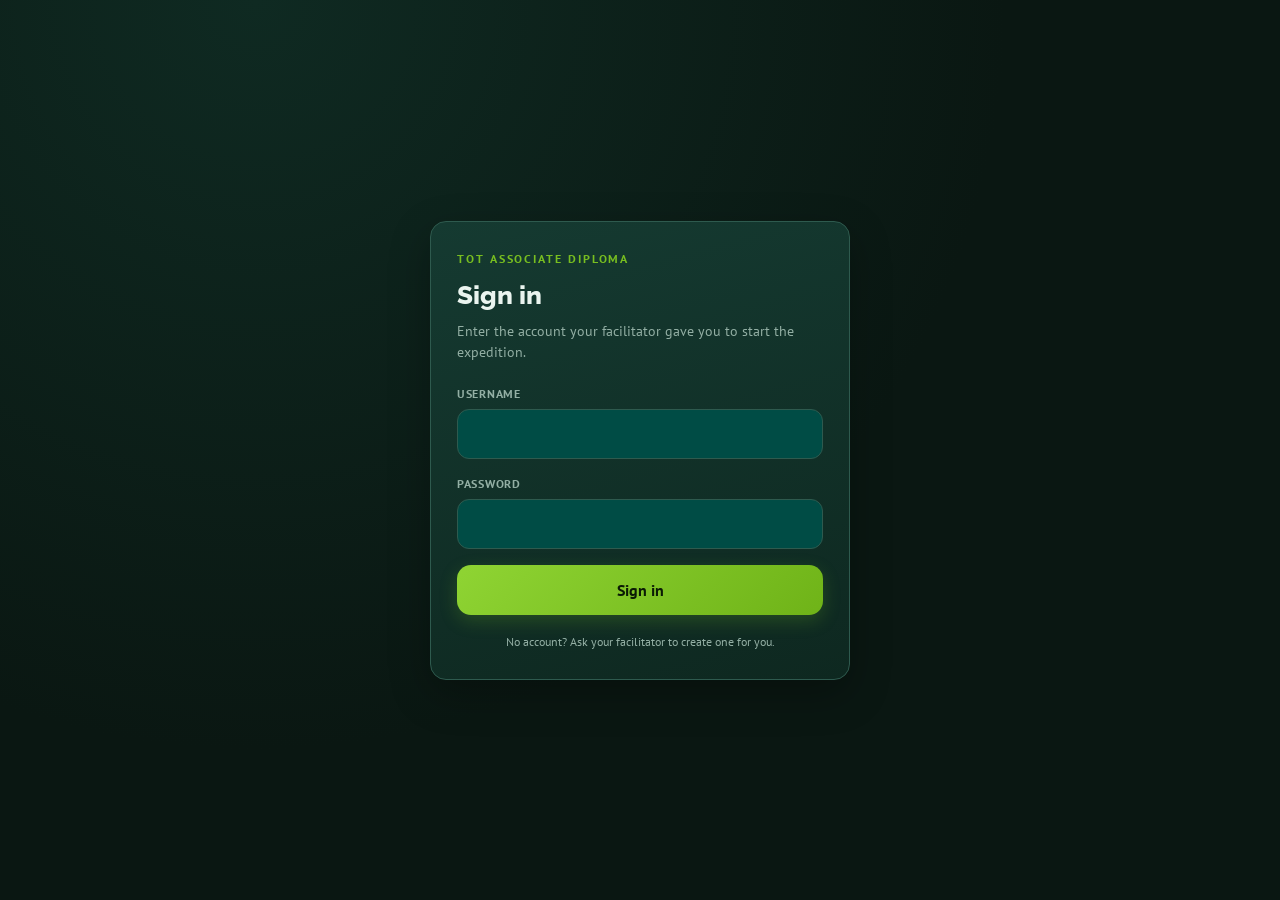
==== login.html @ b0a50206 "Add files via upload" ====
<!DOCTYPE html>
<html lang="en">
<head>
<meta charset="UTF-8">
<meta name="viewport" content="width=device-width, initial-scale=1.0, maximum-scale=1.0">
<title>Sign in — ToT Learning Expedition</title>
<link rel="preconnect" href="https://fonts.googleapis.com">
<link href="https://fonts.googleapis.com/css2?family=Raleway:wght@400;600;700;800&family=PT+Sans:wght@400;700&display=swap" rel="stylesheet">
<meta name="theme-color" content="#07130f">
<style>
:root{
  --ink:#0A1712;
  --panel:#13322B;
  --panel-2:#004C45;
  --line:#2E5A4E;
  --amber:#78BE20;
  --mint:#00C389;
  --coral:#FF6B72;
  --text:#EAF4EF;
  --muted:#93AFA4;
  --radius:16px;
}
*{margin:0;padding:0;box-sizing:border-box;-webkit-tap-highlight-color:transparent}
html,body{height:100%}
body{
  background:var(--ink);
  color:var(--text);
  font-family:'PT Sans',system-ui,sans-serif;
  line-height:1.5;
  background-image:radial-gradient(circle at 20% 0%, #0F2A22 0%, var(--ink) 55%);
  min-height:100vh;
  display:flex;
  align-items:center;
  justify-content:center;
  padding:20px;
}
h1,.display{font-family:'Raleway','PT Sans',sans-serif}
.card{
  width:100%;max-width:420px;
  background:linear-gradient(165deg,#153A31,#0E2820);
  border:1px solid var(--line);border-radius:var(--radius);
  padding:28px 26px;box-shadow:0 14px 40px rgba(0,0,0,.28);
}
.eyebrow{font-size:12px;letter-spacing:.16em;text-transform:uppercase;color:var(--amber);font-weight:700;margin-bottom:8px}
h1{font-size:26px;font-weight:800;margin-bottom:6px}
.sub{color:var(--muted);font-size:14px;margin-bottom:22px}
label{display:block;font-size:12px;letter-spacing:.06em;text-transform:uppercase;color:var(--muted);font-weight:700;margin-bottom:6px}
input{
  width:100%;padding:14px 16px;border-radius:12px;border:1.5px solid var(--line);
  background:var(--panel-2);color:var(--text);font-size:16px;font-family:inherit;margin-bottom:16px;
}
input:focus{outline:2px solid var(--amber);border-color:transparent}
button{font-family:inherit;cursor:pointer;border:none}
.btn{
  display:block;width:100%;padding:15px 18px;border-radius:14px;
  background:linear-gradient(135deg,#8FD433,#6FB318);color:#0B1A05;font-weight:800;font-size:16px;
  transition:transform .08s ease, filter .15s;box-shadow:0 6px 18px rgba(120,190,32,.22);
}
.btn:hover{filter:brightness(1.07)}
.btn:active{transform:scale(.98)}
.btn:disabled{opacity:.6;pointer-events:none}
.err{
  display:none;background:rgba(255,107,114,.1);border:1.5px solid var(--coral);color:var(--coral);
  border-radius:12px;padding:12px 14px;font-size:14px;margin-bottom:16px;
}
.err.show{display:block}
.hint{margin-top:18px;font-size:12px;color:var(--muted);text-align:center}
</style>
</head>
<body>
<div class="card">
  <div class="eyebrow">ToT Associate Diploma</div>
  <h1 class="display">Sign in</h1>
  <p class="sub">Enter the account your facilitator gave you to start the expedition.</p>
  <div class="err" id="err"></div>
  <form id="loginForm" autocomplete="on">
    <label for="username">Username</label>
    <input type="text" id="username" name="username" autocomplete="username" autocapitalize="off" spellcheck="false" required>
    <label for="password">Password</label>
    <input type="password" id="password" name="password" autocomplete="current-password" required>
    <button class="btn" id="submitBtn" type="submit">Sign in</button>
  </form>
  <p class="hint">No account? Ask your facilitator to create one for you.</p>
</div>
<script>
const form = document.getElementById("loginForm");
const err = document.getElementById("err");
const btn = document.getElementById("submitBtn");

form.addEventListener("submit", async (e) => {
  e.preventDefault();
  err.classList.remove("show");
  btn.disabled = true;
  btn.textContent = "Signing in…";

  try {
    const res = await fetch("/api/login", {
      method: "POST",
      headers: { "Content-Type": "application/json" },
      credentials: "same-origin",
      body: JSON.stringify({
        username: document.getElementById("username").value,
        password: document.getElementById("password").value,
      }),
    });
    const data = await res.json().catch(() => ({}));
    if (!res.ok) throw new Error(data.error || "Sign in failed.");
    window.location.href = "/";
  } catch (ex) {
    err.textContent = ex.message || "Sign in failed.";
    err.classList.add("show");
    btn.disabled = false;
    btn.textContent = "Sign in";
  }
});
</script>
</body>
</html>
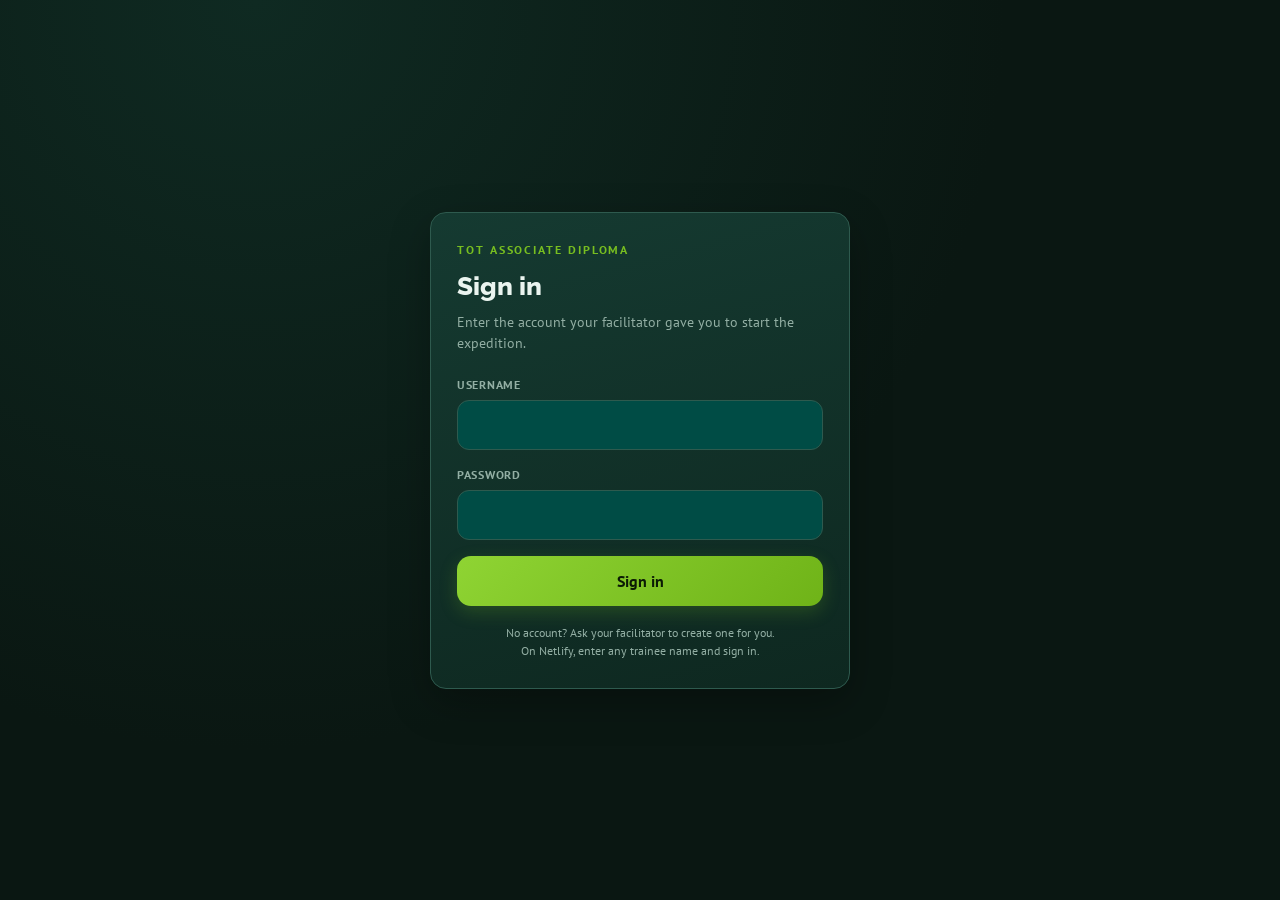
==== commit 284b6c3a: "Add Netlify static deploy pack and guest login fallback Allow sign-in without /api on static hosts, " ====
--- a/login.html
+++ b/login.html
@@ -80,7 +80,7 @@
     <input type="password" id="password" name="password" autocomplete="current-password" required>
     <button class="btn" id="submitBtn" type="submit">Sign in</button>
   </form>
-  <p class="hint">No account? Ask your facilitator to create one for you.</p>
+  <p class="hint">No account? Ask your facilitator to create one for you.<br>On Netlify, enter any trainee name and sign in.</p>
 </div>
 <script>
 const form = document.getElementById("loginForm");
@@ -93,24 +93,42 @@
   btn.disabled = true;
   btn.textContent = "Signing in…";
 
+  const username = (document.getElementById("username").value || "").trim();
+  const password = document.getElementById("password").value;
   try {
     const res = await fetch("/api/login", {
       method: "POST",
       headers: { "Content-Type": "application/json" },
       credentials: "same-origin",
-      body: JSON.stringify({
-        username: document.getElementById("username").value,
-        password: document.getElementById("password").value,
-      }),
+      body: JSON.stringify({ username, password }),
     });
     const data = await res.json().catch(() => ({}));
     if (!res.ok) throw new Error(data.error || "Sign in failed.");
-    window.location.href = "/";
+    window.location.href = "/index.html";
   } catch (ex) {
-    err.textContent = ex.message || "Sign in failed.";
-    err.classList.add("show");
-    btn.disabled = false;
-    btn.textContent = "Sign in";
+    /* Static deploy (Netlify): no /api — accept any name as a local guest. */
+    if (!username) {
+      err.textContent = "Enter a trainee name to continue.";
+      err.classList.add("show");
+      btn.disabled = false;
+      btn.textContent = "Sign in";
+      return;
+    }
+    try {
+      sessionStorage.setItem("tot_auth", JSON.stringify({
+        username,
+        name: username,
+        displayName: username,
+        role: "trainee"
+      }));
+      window.location.href = "/index.html";
+      return;
+    } catch (e2) {
+      err.textContent = ex.message || "Sign in failed.";
+      err.classList.add("show");
+      btn.disabled = false;
+      btn.textContent = "Sign in";
+    }
   }
 });
 </script>
